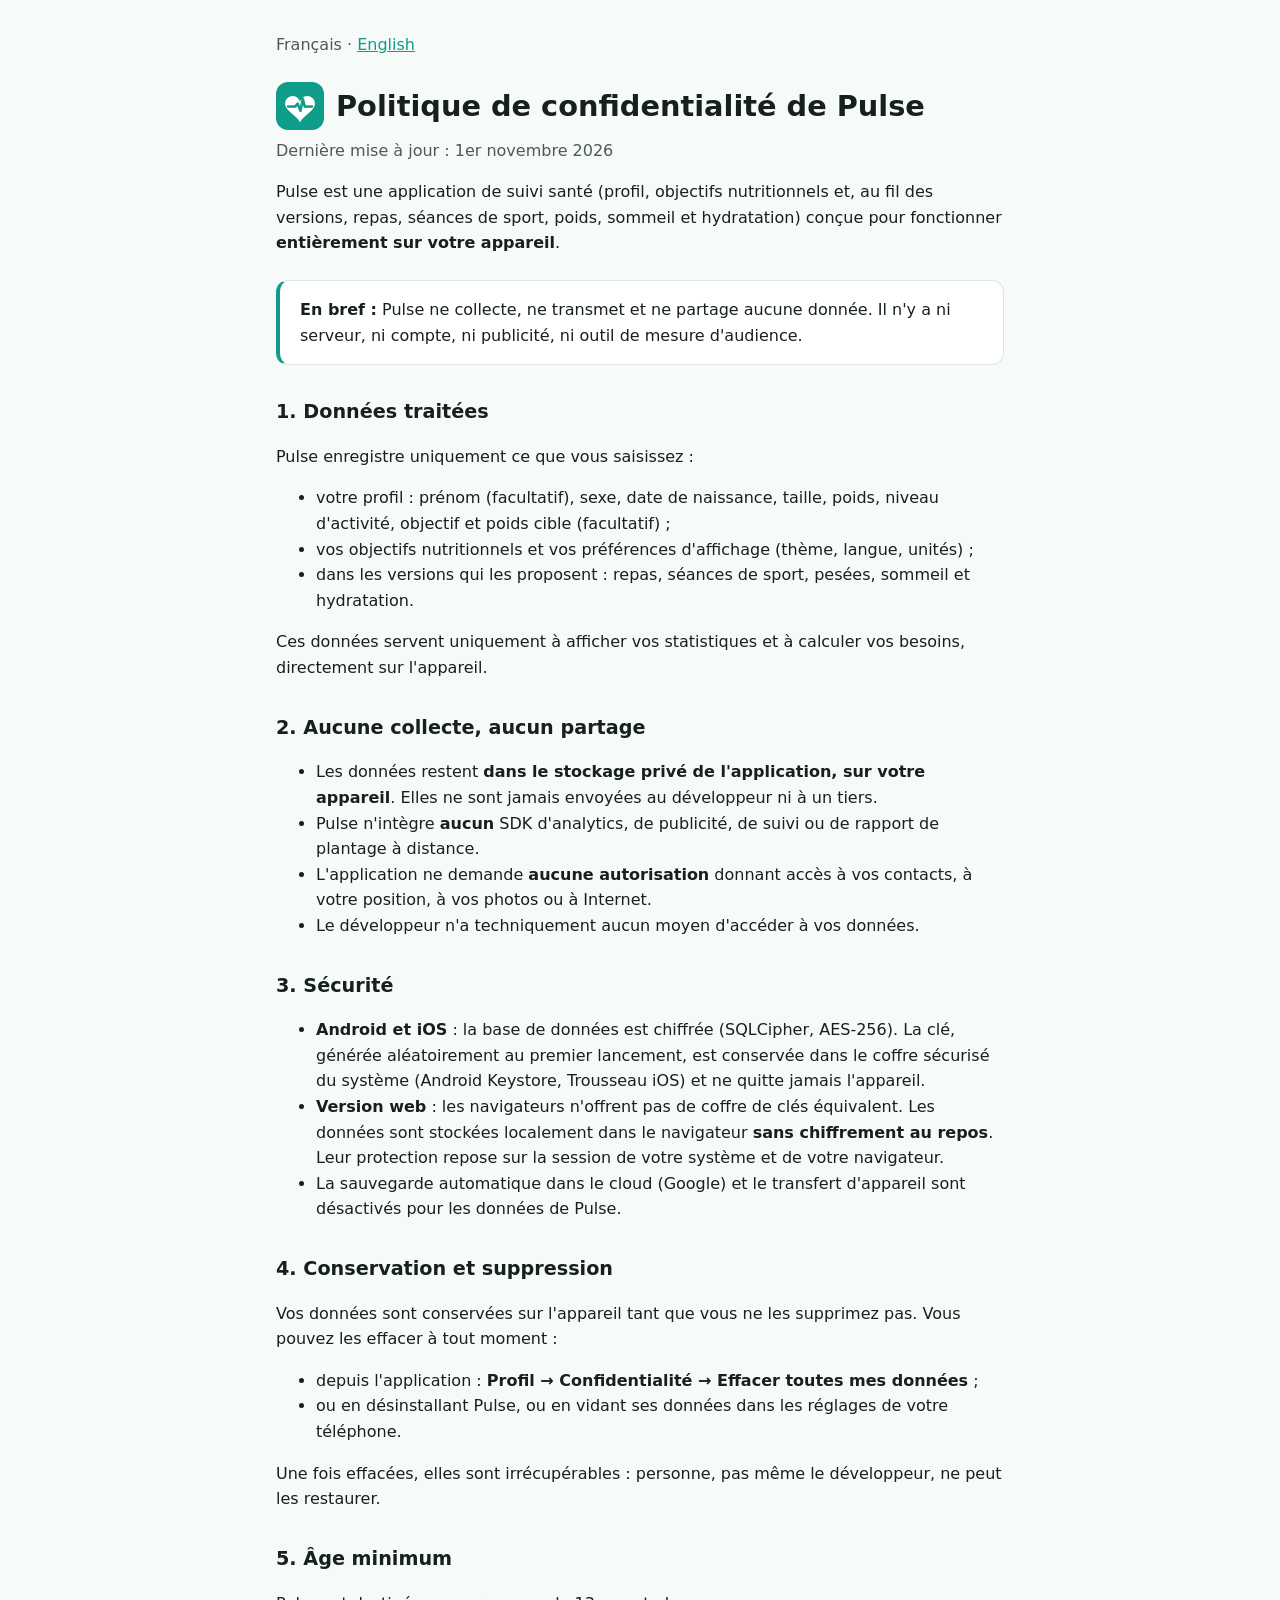
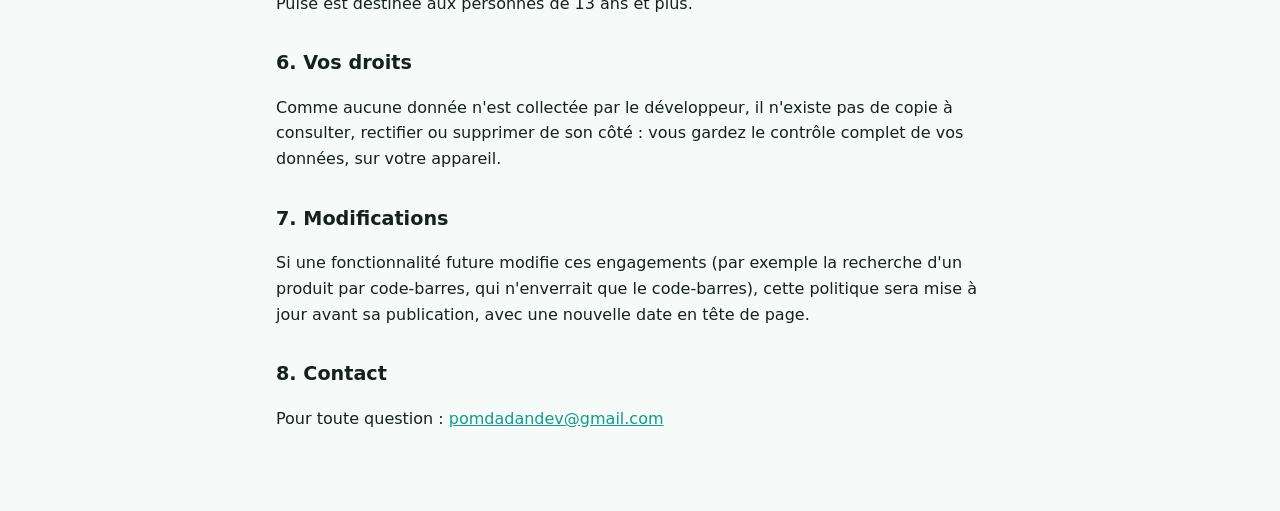
==== fr/index.html @ f820515a "Update privacy policy (pulse@569439d)" ====
<!doctype html>
<html lang="fr">
<head>
  <meta charset="utf-8">
  <meta name="viewport" content="width=device-width, initial-scale=1">
  <title>Pulse — Politique de confidentialité</title>
  <meta name="description" content="Pulse ne collecte, ne transmet et ne partage aucune donnée.">
  <link rel="icon" href="../icon.png">
  <link rel="stylesheet" href="../style.css">
</head>
<body>
  <main>
    <nav class="lang">Français · <a href="../en/" hreflang="en">English</a></nav>
    <header>
      <img src="../icon.png" alt="">
      <h1>Politique de confidentialité de Pulse</h1>
    </header>
    <p class="updated">Dernière mise à jour : 1er novembre 2026</p>

    <p>Pulse est une application de suivi santé (profil, objectifs nutritionnels et, au fil des versions, repas, séances de sport, poids, sommeil et hydratation) conçue pour fonctionner <strong>entièrement sur votre appareil</strong>.</p>

    <div class="summary"><strong>En bref :</strong> Pulse ne collecte, ne transmet et ne partage aucune donnée. Il n'y a ni serveur, ni compte, ni publicité, ni outil de mesure d'audience.</div>

    <h2>1. Données traitées</h2>
    <p>Pulse enregistre uniquement ce que vous saisissez :</p>
    <ul>
      <li>votre profil : prénom (facultatif), sexe, date de naissance, taille, poids, niveau d'activité, objectif et poids cible (facultatif) ;</li>
      <li>vos objectifs nutritionnels et vos préférences d'affichage (thème, langue, unités) ;</li>
      <li>dans les versions qui les proposent : repas, séances de sport, pesées, sommeil et hydratation.</li>
    </ul>
    <p>Ces données servent uniquement à afficher vos statistiques et à calculer vos besoins, directement sur l'appareil.</p>

    <h2>2. Aucune collecte, aucun partage</h2>
    <ul>
      <li>Les données restent <strong>dans le stockage privé de l'application, sur votre appareil</strong>. Elles ne sont jamais envoyées au développeur ni à un tiers.</li>
      <li>Pulse n'intègre <strong>aucun</strong> SDK d'analytics, de publicité, de suivi ou de rapport de plantage à distance.</li>
      <li>L'application ne demande <strong>aucune autorisation</strong> donnant accès à vos contacts, à votre position, à vos photos ou à Internet.</li>
      <li>Le développeur n'a techniquement aucun moyen d'accéder à vos données.</li>
    </ul>

    <h2>3. Sécurité</h2>
    <ul>
      <li><strong>Android et iOS</strong> : la base de données est chiffrée (SQLCipher, AES-256). La clé, générée aléatoirement au premier lancement, est conservée dans le coffre sécurisé du système (Android Keystore, Trousseau iOS) et ne quitte jamais l'appareil.</li>
      <li><strong>Version web</strong> : les navigateurs n'offrent pas de coffre de clés équivalent. Les données sont stockées localement dans le navigateur <strong>sans chiffrement au repos</strong>. Leur protection repose sur la session de votre système et de votre navigateur.</li>
      <li>La sauvegarde automatique dans le cloud (Google) et le transfert d'appareil sont désactivés pour les données de Pulse.</li>
    </ul>

    <h2>4. Conservation et suppression</h2>
    <p>Vos données sont conservées sur l'appareil tant que vous ne les supprimez pas. Vous pouvez les effacer à tout moment :</p>
    <ul>
      <li>depuis l'application : <strong>Profil → Confidentialité → Effacer toutes mes données</strong> ;</li>
      <li>ou en désinstallant Pulse, ou en vidant ses données dans les réglages de votre téléphone.</li>
    </ul>
    <p>Une fois effacées, elles sont irrécupérables : personne, pas même le développeur, ne peut les restaurer.</p>

    <h2>5. Âge minimum</h2>
    <p>Pulse est destinée aux personnes de 13 ans et plus.</p>

    <h2>6. Vos droits</h2>
    <p>Comme aucune donnée n'est collectée par le développeur, il n'existe pas de copie à consulter, rectifier ou supprimer de son côté : vous gardez le contrôle complet de vos données, sur votre appareil.</p>

    <h2>7. Modifications</h2>
    <p>Si une fonctionnalité future modifie ces engagements (par exemple la recherche d'un produit par code-barres, qui n'enverrait que le code-barres), cette politique sera mise à jour avant sa publication, avec une nouvelle date en tête de page.</p>

    <h2>8. Contact</h2>
    <p>Pour toute question : <a href="mailto:pomdadandev@gmail.com">pomdadandev@gmail.com</a></p>
  </main>
</body>
</html>
---- style.css ----
:root {
  --bg: #f6fbf9;
  --fg: #16201d;
  --muted: #4b5a55;
  --accent: #0f9d8a;
  --card: #ffffff;
  --border: #dbe6e2;
  color-scheme: light dark;
}

@media (prefers-color-scheme: dark) {
  :root {
    --bg: #0f1513;
    --fg: #e3ebe8;
    --muted: #a6b5b0;
    --accent: #5fd3bf;
    --card: #17201d;
    --border: #2a3632;
  }
}

* { box-sizing: border-box; }

body {
  margin: 0;
  background: var(--bg);
  color: var(--fg);
  font: 16px/1.6 system-ui, -apple-system, "Segoe UI", Roboto, sans-serif;
}

main {
  max-width: 760px;
  margin: 0 auto;
  padding: 32px 16px 64px;
}

header {
  display: flex;
  align-items: center;
  gap: 12px;
  margin-bottom: 8px;
}

header img { width: 48px; height: 48px; border-radius: 12px; }

h1 { font-size: 1.8rem; margin: 0; }
h2 { font-size: 1.2rem; margin-top: 2rem; }

.updated { color: var(--muted); margin-top: 0; }

.summary {
  background: var(--card);
  border: 1px solid var(--border);
  border-left: 4px solid var(--accent);
  border-radius: 12px;
  padding: 16px 20px;
  margin: 24px 0;
}

a { color: var(--accent); }

nav.lang { margin-bottom: 24px; color: var(--muted); }
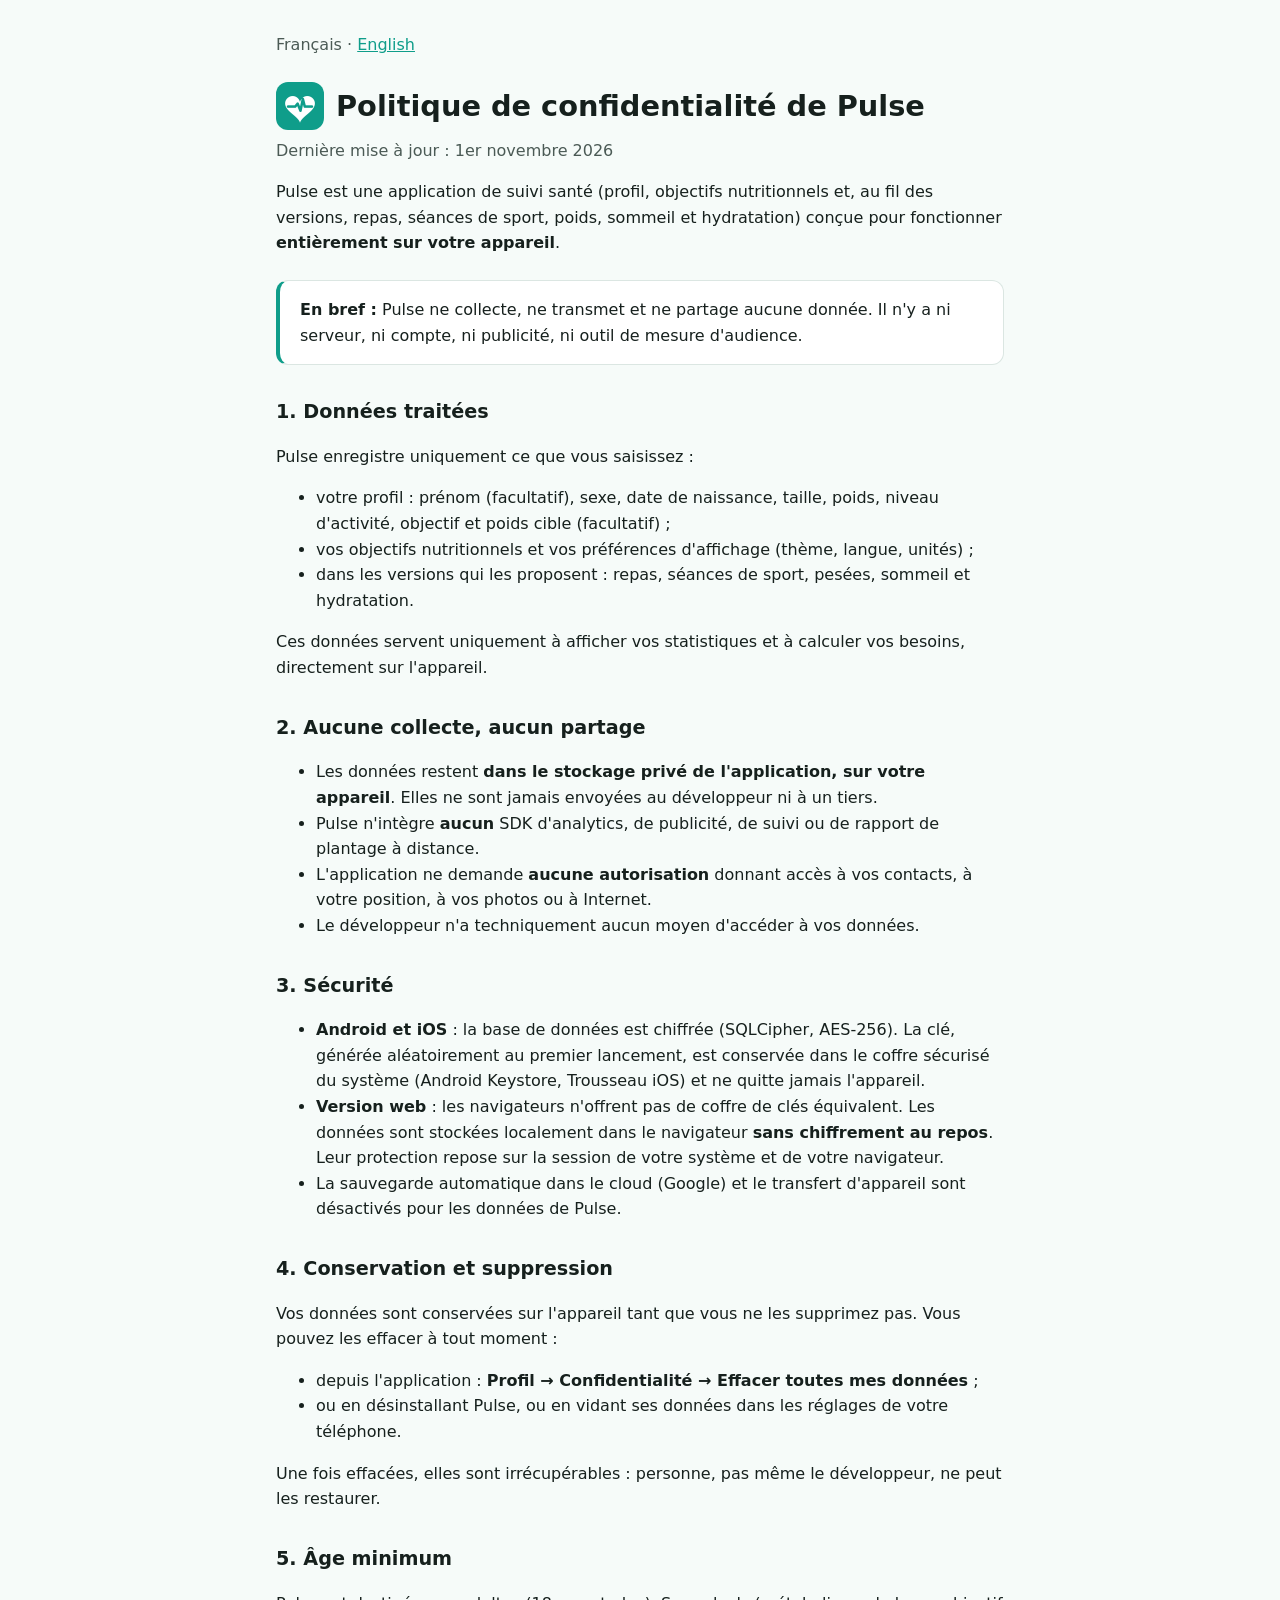
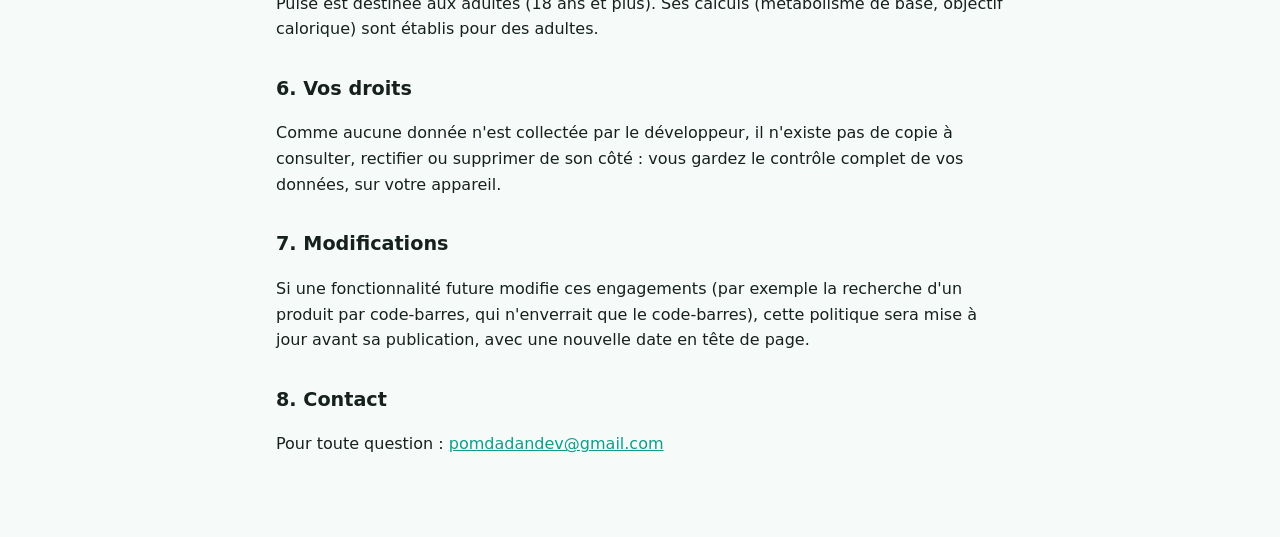
==== commit d6b178f6: "Update privacy policy (pulse@37e1b0f)" ====
--- a/fr/index.html
+++ b/fr/index.html
@@ -54,7 +54,7 @@
     <p>Une fois effacées, elles sont irrécupérables : personne, pas même le développeur, ne peut les restaurer.</p>
 
     <h2>5. Âge minimum</h2>
-    <p>Pulse est destinée aux personnes de 13 ans et plus.</p>
+    <p>Pulse est destinée aux adultes (18 ans et plus). Ses calculs (métabolisme de base, objectif calorique) sont établis pour des adultes.</p>
 
     <h2>6. Vos droits</h2>
     <p>Comme aucune donnée n'est collectée par le développeur, il n'existe pas de copie à consulter, rectifier ou supprimer de son côté : vous gardez le contrôle complet de vos données, sur votre appareil.</p>
